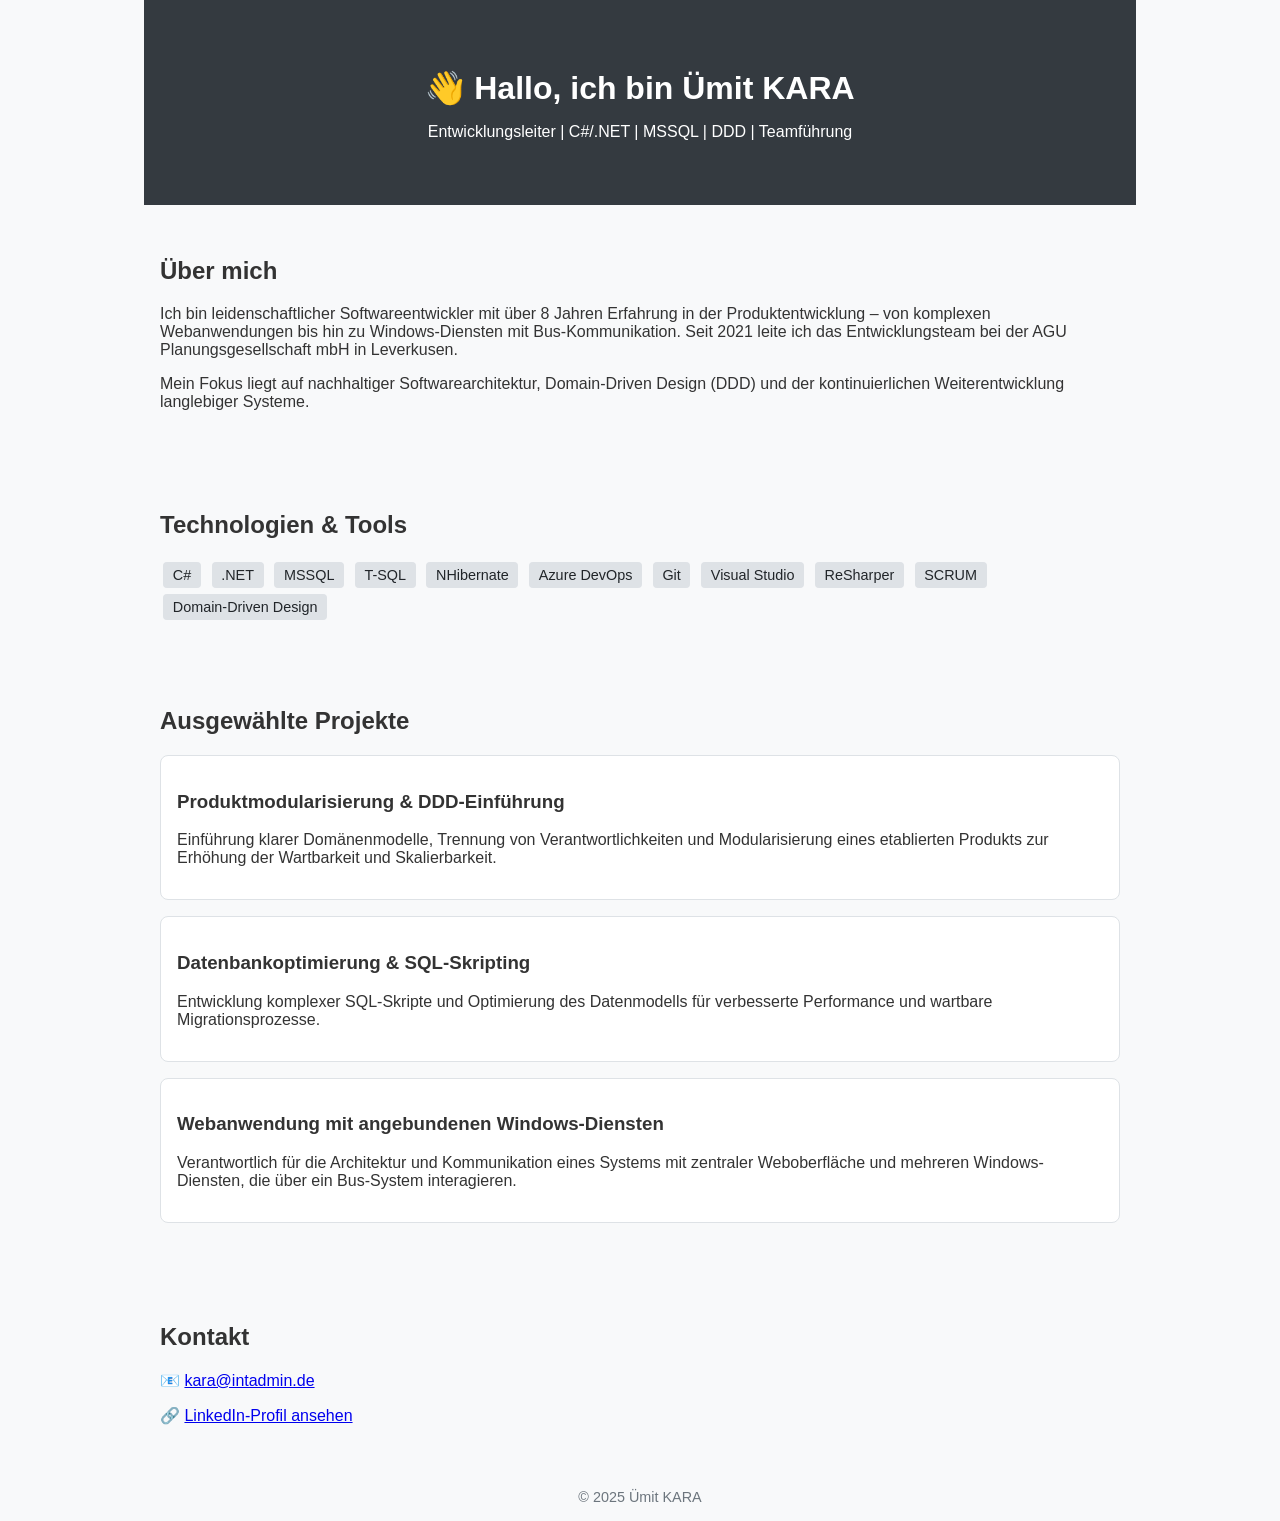
==== index.html @ a6ad6500 "Create index.html" ====
<!DOCTYPE html>
<html lang="de">
<head>
  <meta charset="UTF-8" />
  <meta name="viewport" content="width=device-width, initial-scale=1.0"/>
  <title>Mein Entwickler-Portfolio</title>
  <style>
    body {
      font-family: Arial, sans-serif;
      background-color: #f8f9fa;
      margin: 0;
      padding: 0;
      color: #333;
    }
    header, section {
      max-width: 960px;
      margin: auto;
      padding: 2rem 1rem;
    }
    header {
      background-color: #343a40;
      color: white;
      text-align: center;
      padding: 3rem 1rem;
    }
    h1 {
      margin-bottom: 0.5rem;
    }
    .tag {
      display: inline-block;
      background-color: #dee2e6;
      color: #212529;
      padding: 0.3rem 0.6rem;
      margin: 0.2rem;
      border-radius: 4px;
      font-size: 0.9rem;
    }
    .project {
      background: white;
      border: 1px solid #dee2e6;
      padding: 1rem;
      border-radius: 8px;
      margin-bottom: 1rem;
    }
    footer {
      text-align: center;
      font-size: 0.9rem;
      padding: 1rem;
      color: #6c757d;
    }
  </style>
</head>
<body>

  <header>
    <h1>👋 Hallo, ich bin Ümit KARA</h1>
    <p>Entwicklungsleiter | C#/.NET | MSSQL | DDD | Teamführung</p>
  </header>

  <section>
    <h2>Über mich</h2>
    <p>
      Ich bin leidenschaftlicher Softwareentwickler mit über 8 Jahren Erfahrung in der Produktentwicklung – von komplexen Webanwendungen bis hin zu Windows-Diensten mit Bus-Kommunikation. Seit 2021 leite ich das Entwicklungsteam bei der AGU Planungsgesellschaft mbH in Leverkusen.
    </p>
    <p>
      Mein Fokus liegt auf nachhaltiger Softwarearchitektur, Domain-Driven Design (DDD) und der kontinuierlichen Weiterentwicklung langlebiger Systeme.
    </p>
  </section>

  <section>
    <h2>Technologien & Tools</h2>
    <div>
      <span class="tag">C#</span>
      <span class="tag">.NET</span>
      <span class="tag">MSSQL</span>
      <span class="tag">T-SQL</span>
      <span class="tag">NHibernate</span>
      <span class="tag">Azure DevOps</span>
      <span class="tag">Git</span>
      <span class="tag">Visual Studio</span>
      <span class="tag">ReSharper</span>
      <span class="tag">SCRUM</span>
      <span class="tag">Domain-Driven Design</span>
    </div>
  </section>

  <section>
    <h2>Ausgewählte Projekte</h2>

    <div class="project">
      <h3>Produktmodularisierung & DDD-Einführung</h3>
      <p>Einführung klarer Domänenmodelle, Trennung von Verantwortlichkeiten und Modularisierung eines etablierten Produkts zur Erhöhung der Wartbarkeit und Skalierbarkeit.</p>
    </div>

    <div class="project">
      <h3>Datenbankoptimierung & SQL-Skripting</h3>
      <p>Entwicklung komplexer SQL-Skripte und Optimierung des Datenmodells für verbesserte Performance und wartbare Migrationsprozesse.</p>
    </div>

    <div class="project">
      <h3>Webanwendung mit angebundenen Windows-Diensten</h3>
      <p>Verantwortlich für die Architektur und Kommunikation eines Systems mit zentraler Weboberfläche und mehreren Windows-Diensten, die über ein Bus-System interagieren.</p>
    </div>

  </section>

  <section>
    <h2>Kontakt</h2>
    <p>📧 <a href="mailto:kara@intadmin.de">kara@intadmin.de</a></p>
    <p>🔗 <a href="https://www.linkedin.com/in/ümit-kara-594022368/" target="_blank">LinkedIn-Profil ansehen</a></p>
  </section>

  <footer>
    © 2025 Ümit KARA
  </footer>

</body>
</html>
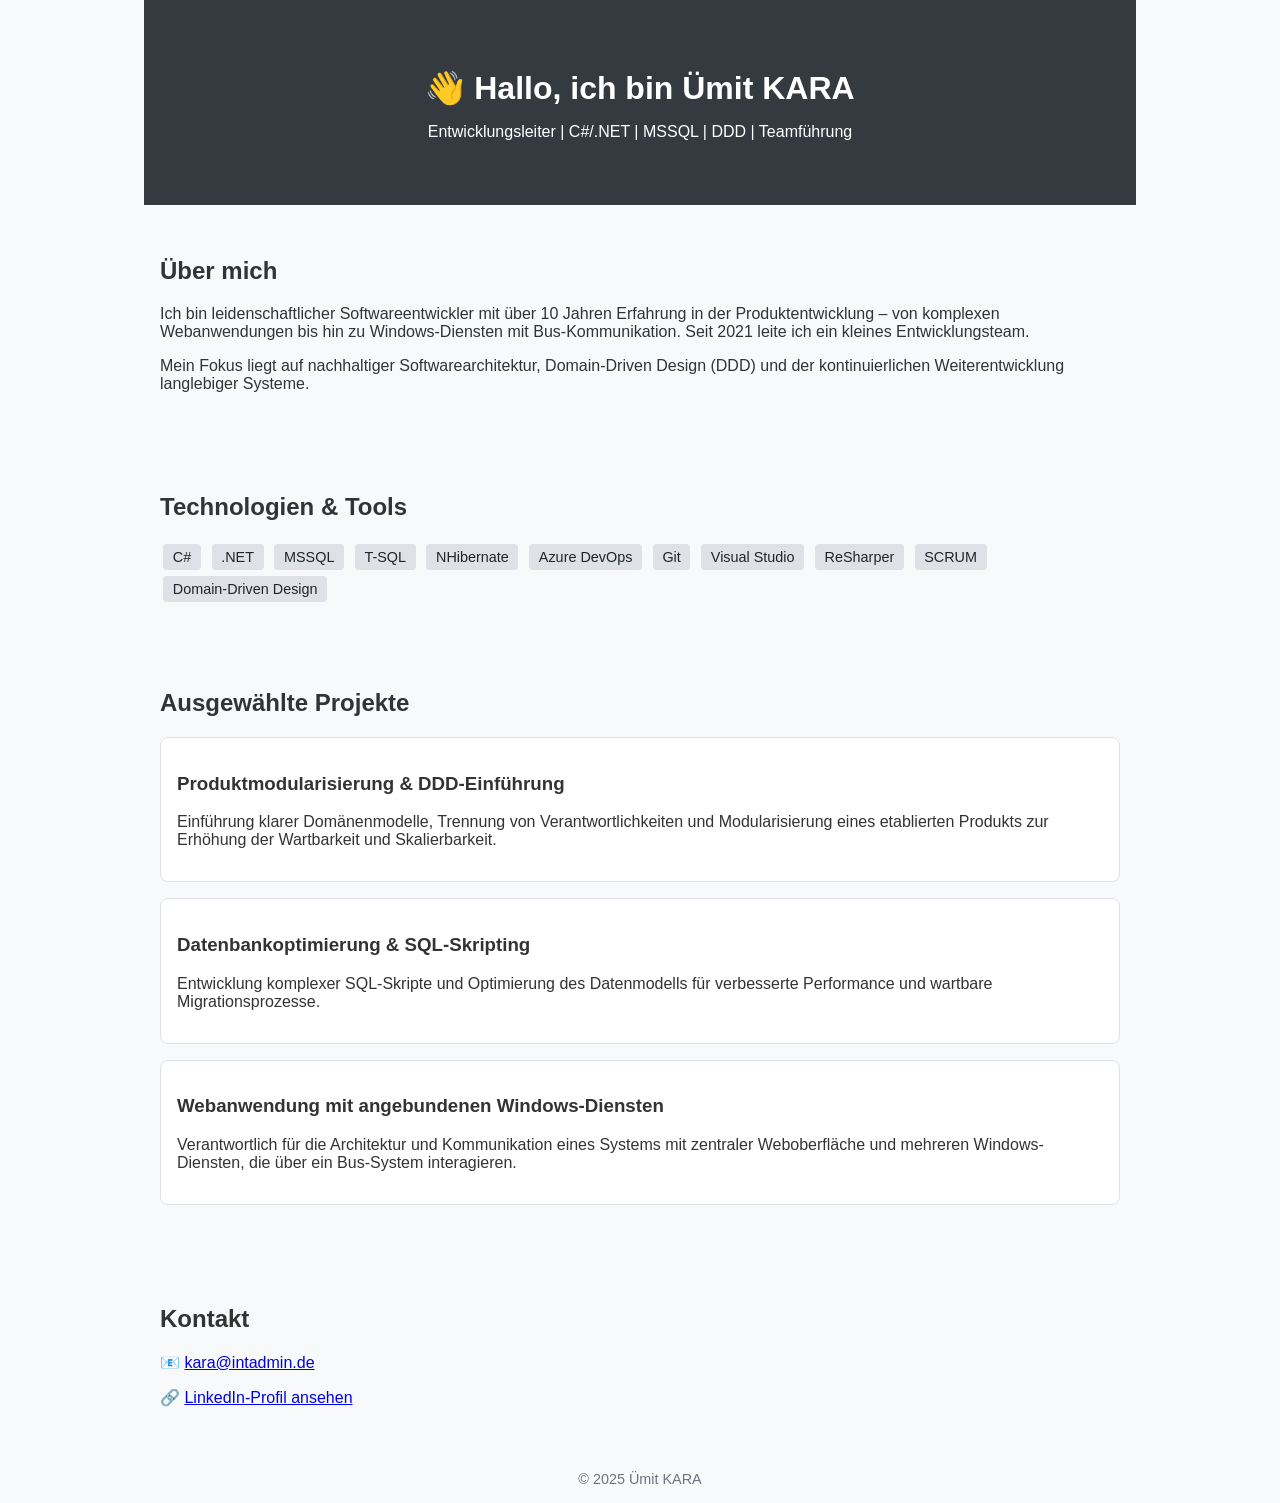
==== commit 805fed94: "Update index.html" ====
--- a/index.html
+++ b/index.html
@@ -60,7 +60,7 @@
   <section>
     <h2>Über mich</h2>
     <p>
-      Ich bin leidenschaftlicher Softwareentwickler mit über 8 Jahren Erfahrung in der Produktentwicklung – von komplexen Webanwendungen bis hin zu Windows-Diensten mit Bus-Kommunikation. Seit 2021 leite ich das Entwicklungsteam bei der AGU Planungsgesellschaft mbH in Leverkusen.
+      Ich bin leidenschaftlicher Softwareentwickler mit über 10 Jahren Erfahrung in der Produktentwicklung – von komplexen Webanwendungen bis hin zu Windows-Diensten mit Bus-Kommunikation. Seit 2021 leite ich ein kleines Entwicklungsteam.
     </p>
     <p>
       Mein Fokus liegt auf nachhaltiger Softwarearchitektur, Domain-Driven Design (DDD) und der kontinuierlichen Weiterentwicklung langlebiger Systeme.
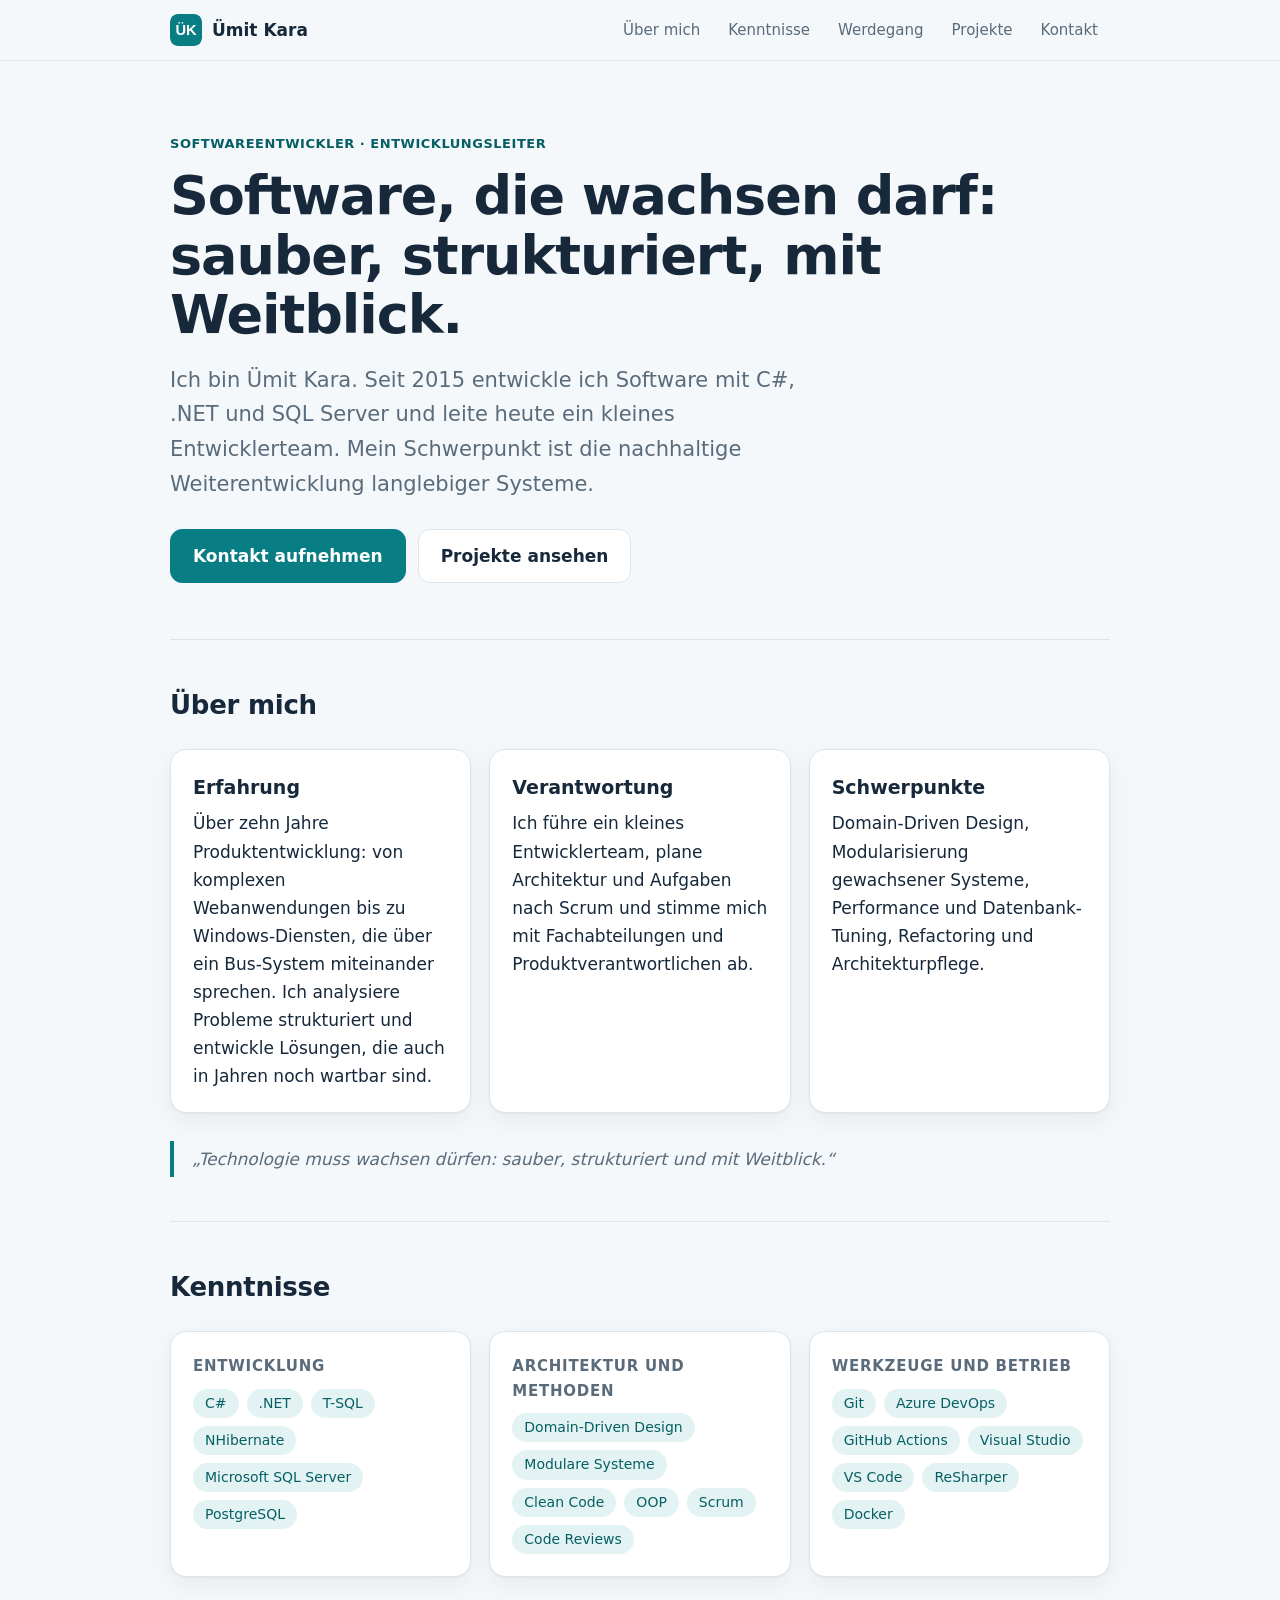
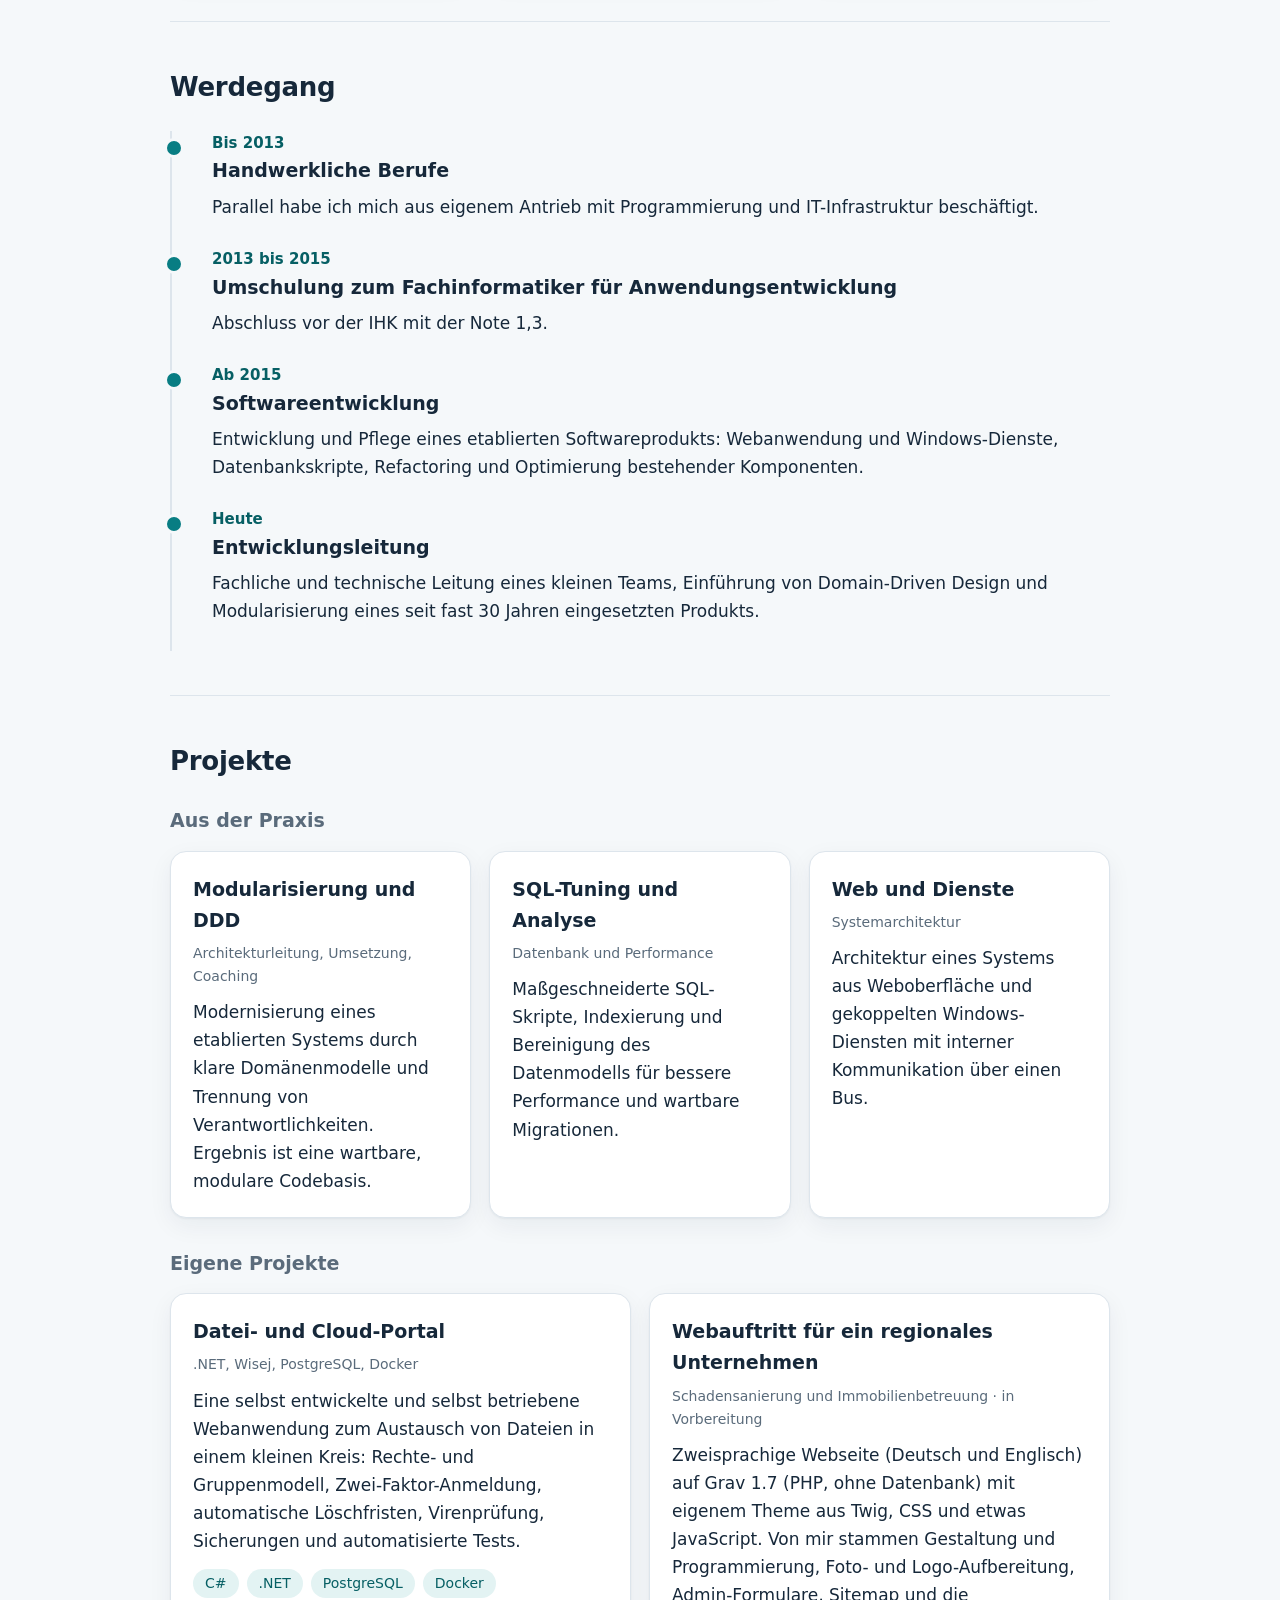
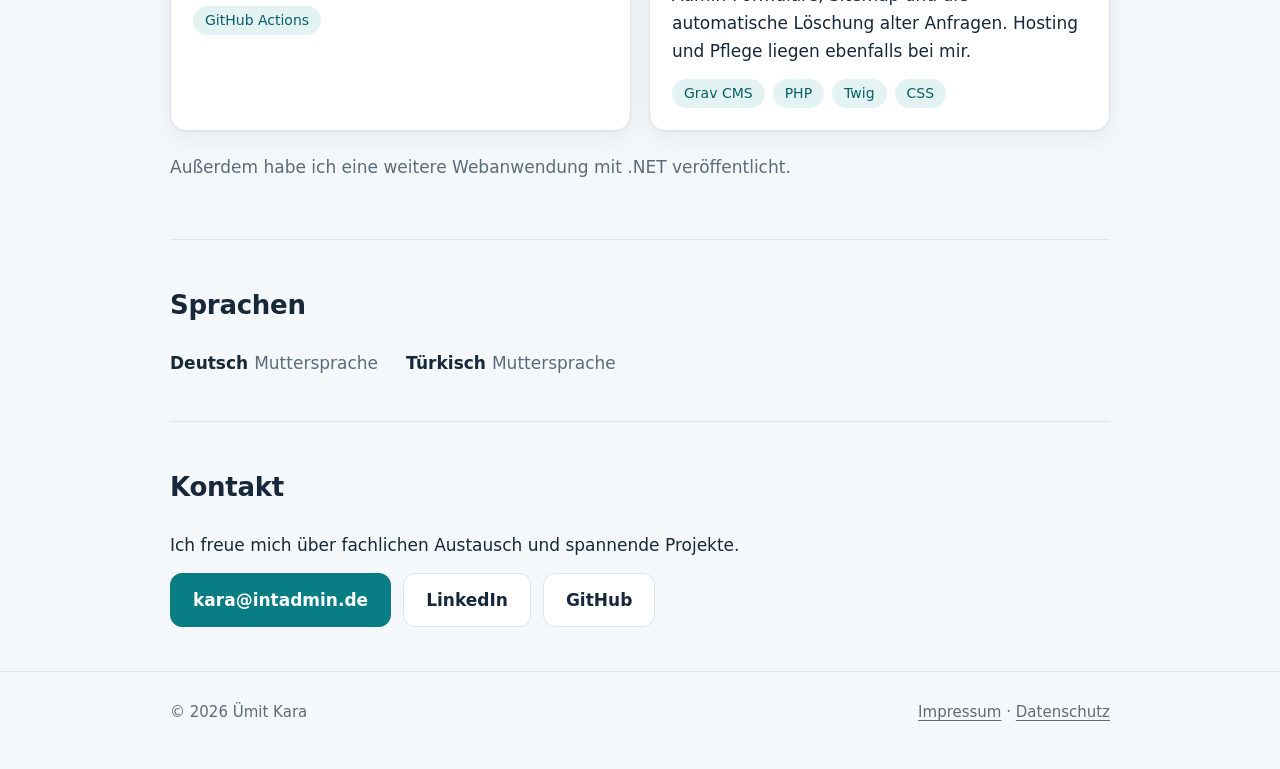
==== commit 1bdb5f50: "Neue Portfolio-Seite (Entwurf, nicht veröffentlicht)" ====
--- a/index.html
+++ b/index.html
@@ -1,118 +1,169 @@
 <!DOCTYPE html>
 <html lang="de">
 <head>
-  <meta charset="UTF-8" />
-  <meta name="viewport" content="width=device-width, initial-scale=1.0"/>
-  <title>Mein Entwickler-Portfolio</title>
-  <style>
-    body {
-      font-family: Arial, sans-serif;
-      background-color: #f8f9fa;
-      margin: 0;
-      padding: 0;
-      color: #333;
-    }
-    header, section {
-      max-width: 960px;
-      margin: auto;
-      padding: 2rem 1rem;
-    }
-    header {
-      background-color: #343a40;
-      color: white;
-      text-align: center;
-      padding: 3rem 1rem;
-    }
-    h1 {
-      margin-bottom: 0.5rem;
-    }
-    .tag {
-      display: inline-block;
-      background-color: #dee2e6;
-      color: #212529;
-      padding: 0.3rem 0.6rem;
-      margin: 0.2rem;
-      border-radius: 4px;
-      font-size: 0.9rem;
-    }
-    .project {
-      background: white;
-      border: 1px solid #dee2e6;
-      padding: 1rem;
-      border-radius: 8px;
-      margin-bottom: 1rem;
-    }
-    footer {
-      text-align: center;
-      font-size: 0.9rem;
-      padding: 1rem;
-      color: #6c757d;
-    }
-  </style>
+  <meta charset="utf-8">
+  <meta name="viewport" content="width=device-width, initial-scale=1">
+  <title>Ümit Kara · Softwareentwickler und Entwicklungsleiter</title>
+  <meta name="description" content="Softwareentwickler und Entwicklungsleiter mit Schwerpunkt C#, .NET, SQL Server und Domain-Driven Design. Portfolio von Ümit Kara.">
+  <meta name="color-scheme" content="light dark">
+  <link rel="icon" href="favicon.svg" type="image/svg+xml">
+  <link rel="stylesheet" href="style.css">
 </head>
 <body>
+  <a class="skip" href="#inhalt">Zum Inhalt springen</a>
 
-  <header>
-    <h1>👋 Hallo, ich bin Ümit KARA</h1>
-    <p>Entwicklungsleiter | C#/.NET | MSSQL | DDD | Teamführung</p>
+  <header class="top">
+    <div class="wrap">
+      <a class="brand" href="#" aria-label="Ümit Kara, Seitenanfang"><img src="favicon.svg" alt="" width="32" height="32"> Ümit Kara</a>
+      <nav aria-label="Hauptmenü">
+        <a href="#ueber-mich">Über mich</a>
+        <a href="#kenntnisse">Kenntnisse</a>
+        <a href="#werdegang">Werdegang</a>
+        <a href="#projekte">Projekte</a>
+        <a href="#kontakt">Kontakt</a>
+      </nav>
+    </div>
   </header>
 
-  <section>
-    <h2>Über mich</h2>
-    <p>
-      Ich bin leidenschaftlicher Softwareentwickler mit über 10 Jahren Erfahrung in der Produktentwicklung – von komplexen Webanwendungen bis hin zu Windows-Diensten mit Bus-Kommunikation. Seit 2021 leite ich ein kleines Entwicklungsteam.
-    </p>
-    <p>
-      Mein Fokus liegt auf nachhaltiger Softwarearchitektur, Domain-Driven Design (DDD) und der kontinuierlichen Weiterentwicklung langlebiger Systeme.
-    </p>
-  </section>
+  <main id="inhalt">
+    <div class="wrap">
+      <div class="hero">
+        <p class="eyebrow">Softwareentwickler · Entwicklungsleiter</p>
+        <h1>Software, die wachsen darf: sauber, strukturiert, mit Weitblick.</h1>
+        <p class="lead">Ich bin Ümit Kara. Seit 2015 entwickle ich Software mit C#, .NET und SQL Server und leite heute ein kleines Entwicklerteam. Mein Schwerpunkt ist die nachhaltige Weiterentwicklung langlebiger Systeme.</p>
+        <div class="actions">
+          <a class="button primary" href="#kontakt">Kontakt aufnehmen</a>
+          <a class="button" href="#projekte">Projekte ansehen</a>
+        </div>
+      </div>
 
-  <section>
-    <h2>Technologien & Tools</h2>
-    <div>
-      <span class="tag">C#</span>
-      <span class="tag">.NET</span>
-      <span class="tag">MSSQL</span>
-      <span class="tag">T-SQL</span>
-      <span class="tag">NHibernate</span>
-      <span class="tag">Azure DevOps</span>
-      <span class="tag">Git</span>
-      <span class="tag">Visual Studio</span>
-      <span class="tag">ReSharper</span>
-      <span class="tag">SCRUM</span>
-      <span class="tag">Domain-Driven Design</span>
+      <section id="ueber-mich">
+        <h2>Über mich</h2>
+        <div class="grid">
+          <div class="card">
+            <h3>Erfahrung</h3>
+            <p>Über zehn Jahre Produktentwicklung: von komplexen Webanwendungen bis zu Windows-Diensten, die über ein Bus-System miteinander sprechen. Ich analysiere Probleme strukturiert und entwickle Lösungen, die auch in Jahren noch wartbar sind.</p>
+          </div>
+          <div class="card">
+            <h3>Verantwortung</h3>
+            <p>Ich führe ein kleines Entwicklerteam, plane Architektur und Aufgaben nach Scrum und stimme mich mit Fachabteilungen und Produktverantwortlichen ab.</p>
+          </div>
+          <div class="card">
+            <h3>Schwerpunkte</h3>
+            <p>Domain-Driven Design, Modularisierung gewachsener Systeme, Performance und Datenbank-Tuning, Refactoring und Architekturpflege.</p>
+          </div>
+        </div>
+        <blockquote>„Technologie muss wachsen dürfen: sauber, strukturiert und mit Weitblick.“</blockquote>
+      </section>
+
+      <section id="kenntnisse" class="skills">
+        <h2>Kenntnisse</h2>
+        <div class="grid">
+          <div class="card">
+            <h3>Entwicklung</h3>
+            <ul class="chips"><li>C#</li><li>.NET</li><li>T-SQL</li><li>NHibernate</li><li>Microsoft SQL Server</li><li>PostgreSQL</li></ul>
+          </div>
+          <div class="card">
+            <h3>Architektur und Methoden</h3>
+            <ul class="chips"><li>Domain-Driven Design</li><li>Modulare Systeme</li><li>Clean Code</li><li>OOP</li><li>Scrum</li><li>Code Reviews</li></ul>
+          </div>
+          <div class="card">
+            <h3>Werkzeuge und Betrieb</h3>
+            <ul class="chips"><li>Git</li><li>Azure DevOps</li><li>GitHub Actions</li><li>Visual Studio</li><li>VS Code</li><li>ReSharper</li><li>Docker</li></ul>
+          </div>
+        </div>
+      </section>
+
+      <section id="werdegang">
+        <h2>Werdegang</h2>
+        <ol class="timeline">
+          <li>
+            <span class="when">Bis 2013</span>
+            <h3>Handwerkliche Berufe</h3>
+            <p>Parallel habe ich mich aus eigenem Antrieb mit Programmierung und IT-Infrastruktur beschäftigt.</p>
+          </li>
+          <li>
+            <span class="when">2013 bis 2015</span>
+            <h3>Umschulung zum Fachinformatiker für Anwendungsentwicklung</h3>
+            <p>Abschluss vor der IHK mit der Note 1,3.</p>
+          </li>
+          <li>
+            <span class="when">Ab 2015</span>
+            <h3>Softwareentwicklung</h3>
+            <p>Entwicklung und Pflege eines etablierten Softwareprodukts: Webanwendung und Windows-Dienste, Datenbankskripte, Refactoring und Optimierung bestehender Komponenten.</p>
+          </li>
+          <li>
+            <span class="when">Heute</span>
+            <h3>Entwicklungsleitung</h3>
+            <p>Fachliche und technische Leitung eines kleinen Teams, Einführung von Domain-Driven Design und Modularisierung eines seit fast 30 Jahren eingesetzten Produkts.</p>
+          </li>
+        </ol>
+      </section>
+
+      <section id="projekte">
+        <h2>Projekte</h2>
+        <h3 class="muted" style="margin-bottom:14px">Aus der Praxis</h3>
+        <div class="grid">
+          <div class="card">
+            <h3>Modularisierung und DDD</h3>
+            <p class="meta">Architekturleitung, Umsetzung, Coaching</p>
+            <p>Modernisierung eines etablierten Systems durch klare Domänenmodelle und Trennung von Verantwortlichkeiten. Ergebnis ist eine wartbare, modulare Codebasis.</p>
+          </div>
+          <div class="card">
+            <h3>SQL-Tuning und Analyse</h3>
+            <p class="meta">Datenbank und Performance</p>
+            <p>Maßgeschneiderte SQL-Skripte, Indexierung und Bereinigung des Datenmodells für bessere Performance und wartbare Migrationen.</p>
+          </div>
+          <div class="card">
+            <h3>Web und Dienste</h3>
+            <p class="meta">Systemarchitektur</p>
+            <p>Architektur eines Systems aus Weboberfläche und gekoppelten Windows-Diensten mit interner Kommunikation über einen Bus.</p>
+          </div>
+        </div>
+
+        <h3 class="muted" style="margin:30px 0 14px">Eigene Projekte</h3>
+        <div class="grid">
+          <div class="card">
+            <h3>Datei- und Cloud-Portal</h3>
+            <p class="meta">.NET, Wisej, PostgreSQL, Docker</p>
+            <p>Eine selbst entwickelte und selbst betriebene Webanwendung zum Austausch von Dateien in einem kleinen Kreis: Rechte- und Gruppenmodell, Zwei-Faktor-Anmeldung, automatische Löschfristen, Virenprüfung, Sicherungen und automatisierte Tests.</p>
+            <ul class="chips"><li>C#</li><li>.NET</li><li>PostgreSQL</li><li>Docker</li><li>GitHub Actions</li></ul>
+          </div>
+          <div class="card">
+            <h3>Webauftritt für ein regionales Unternehmen</h3>
+            <p class="meta">Schadensanierung und Immobilienbetreuung · in Vorbereitung</p>
+            <p>Zweisprachige Webseite (Deutsch und Englisch) auf Grav 1.7 (PHP, ohne Datenbank) mit eigenem Theme aus Twig, CSS und etwas JavaScript. Von mir stammen Gestaltung und Programmierung, Foto- und Logo-Aufbereitung, Admin-Formulare, Sitemap und die automatische Löschung alter Anfragen. Hosting und Pflege liegen ebenfalls bei mir.</p>
+            <ul class="chips"><li>Grav CMS</li><li>PHP</li><li>Twig</li><li>CSS</li></ul>
+          </div>
+        </div>
+        <p class="muted" style="margin-top:22px">Außerdem habe ich eine weitere Webanwendung mit .NET veröffentlicht.</p>
+      </section>
+
+      <section id="sprachen">
+        <h2>Sprachen</h2>
+        <ul class="langs">
+          <li><strong>Deutsch</strong><span class="muted">Muttersprache</span></li>
+          <li><strong>Türkisch</strong><span class="muted">Muttersprache</span></li>
+        </ul>
+      </section>
+
+      <section id="kontakt">
+        <h2>Kontakt</h2>
+        <p>Ich freue mich über fachlichen Austausch und spannende Projekte.</p>
+        <div class="actions">
+          <a class="button primary" href="mailto:kara@intadmin.de">kara@intadmin.de</a>
+          <a class="button" href="https://www.linkedin.com/in/%C3%BCmit-kara-594022368/" rel="noopener" target="_blank">LinkedIn</a>
+          <a class="button" href="https://github.com/Bujemo" rel="noopener" target="_blank">GitHub</a>
+        </div>
+      </section>
     </div>
-  </section>
-
-  <section>
-    <h2>Ausgewählte Projekte</h2>
-
-    <div class="project">
-      <h3>Produktmodularisierung & DDD-Einführung</h3>
-      <p>Einführung klarer Domänenmodelle, Trennung von Verantwortlichkeiten und Modularisierung eines etablierten Produkts zur Erhöhung der Wartbarkeit und Skalierbarkeit.</p>
-    </div>
-
-    <div class="project">
-      <h3>Datenbankoptimierung & SQL-Skripting</h3>
-      <p>Entwicklung komplexer SQL-Skripte und Optimierung des Datenmodells für verbesserte Performance und wartbare Migrationsprozesse.</p>
-    </div>
-
-    <div class="project">
-      <h3>Webanwendung mit angebundenen Windows-Diensten</h3>
-      <p>Verantwortlich für die Architektur und Kommunikation eines Systems mit zentraler Weboberfläche und mehreren Windows-Diensten, die über ein Bus-System interagieren.</p>
-    </div>
-
-  </section>
-
-  <section>
-    <h2>Kontakt</h2>
-    <p>📧 <a href="mailto:kara@intadmin.de">kara@intadmin.de</a></p>
-    <p>🔗 <a href="https://www.linkedin.com/in/ümit-kara-594022368/" target="_blank">LinkedIn-Profil ansehen</a></p>
-  </section>
+  </main>
 
   <footer>
-    © 2025 Ümit KARA
+    <div class="wrap">
+      <span>© 2026 Ümit Kara</span>
+      <span><a href="impressum.html">Impressum</a> · <a href="datenschutz.html">Datenschutz</a></span>
+    </div>
   </footer>
-
 </body>
 </html>
--- a/style.css
+++ b/style.css
@@ -0,0 +1,109 @@
+:root {
+  --bg: #f5f8fa;
+  --surface: #ffffff;
+  --text: #16283a;
+  --muted: #5a6b7b;
+  --line: #dde5ec;
+  --accent: #087d83;
+  --accent-soft: #e3f3f3;
+  --accent-strong: #065f64;
+  --shadow: 0 1px 2px rgba(16, 42, 67, .05), 0 8px 24px rgba(16, 42, 67, .06);
+}
+@media (prefers-color-scheme: dark) {
+  :root {
+    --bg: #0f1a24;
+    --surface: #16232f;
+    --text: #e7eef4;
+    --muted: #a3b3c1;
+    --line: #28394a;
+    --accent: #4cc3c8;
+    --accent-soft: #15353a;
+    --accent-strong: #7fdadd;
+    --shadow: 0 1px 2px rgba(0, 0, 0, .3), 0 8px 24px rgba(0, 0, 0, .25);
+  }
+}
+* { box-sizing: border-box; }
+html { scroll-behavior: smooth; scroll-padding-top: 76px; }
+body {
+  margin: 0;
+  font: 17px/1.65 system-ui, -apple-system, "Segoe UI", Roboto, Arial, sans-serif;
+  color: var(--text);
+  background: var(--bg);
+  -webkit-font-smoothing: antialiased;
+}
+a { color: var(--accent-strong); text-underline-offset: 3px; }
+a:hover { text-decoration-thickness: 2px; }
+:focus-visible { outline: 3px solid var(--accent); outline-offset: 3px; border-radius: 4px; }
+.skip { position: absolute; left: -9999px; top: 8px; background: var(--surface); color: var(--text); padding: 8px 14px; border-radius: 8px; z-index: 20; }
+.skip:focus { left: 12px; }
+
+.wrap { max-width: 980px; margin: 0 auto; padding: 0 20px; }
+
+/* Navigation */
+.top { position: sticky; top: 0; z-index: 10; background: color-mix(in srgb, var(--bg) 88%, transparent); backdrop-filter: blur(10px); border-bottom: 1px solid var(--line); }
+.top .wrap { display: flex; align-items: center; justify-content: space-between; min-height: 60px; gap: 16px; flex-wrap: wrap; }
+.brand { display: flex; align-items: center; gap: 10px; font-weight: 700; text-decoration: none; color: var(--text); }
+.brand img { width: 32px; height: 32px; border-radius: 8px; }
+.top nav { display: flex; gap: 4px; flex-wrap: wrap; }
+.top nav a { color: var(--muted); text-decoration: none; padding: 6px 12px; border-radius: 999px; font-size: 15px; }
+.top nav a:hover { background: var(--accent-soft); color: var(--accent-strong); }
+
+/* Kopf */
+.hero { padding: 72px 0 56px; }
+.eyebrow { color: var(--accent-strong); font-weight: 600; letter-spacing: .04em; text-transform: uppercase; font-size: 13px; margin: 0 0 12px; }
+h1 { font-size: clamp(34px, 6vw, 54px); line-height: 1.1; margin: 0 0 18px; letter-spacing: -.02em; }
+.lead { font-size: clamp(18px, 2.4vw, 21px); color: var(--muted); max-width: 680px; margin: 0 0 28px; }
+.actions { display: flex; flex-wrap: wrap; gap: 12px; }
+.button { display: inline-block; padding: 12px 22px; border-radius: 12px; font-weight: 600; text-decoration: none; border: 1px solid var(--line); background: var(--surface); color: var(--text); }
+.button.primary { background: var(--accent); border-color: var(--accent); color: #fff; }
+.button:hover { box-shadow: var(--shadow); }
+@media (prefers-color-scheme: dark) { .button.primary { color: #06292b; } }
+
+/* Abschnitte */
+section { padding: 44px 0; border-top: 1px solid var(--line); }
+h2 { font-size: 26px; margin: 0 0 22px; letter-spacing: -.01em; }
+h3 { font-size: 19px; margin: 0 0 6px; }
+p { margin: 0 0 14px; }
+.grid { display: grid; gap: 18px; grid-template-columns: repeat(auto-fit, minmax(270px, 1fr)); }
+.card { background: var(--surface); border: 1px solid var(--line); border-radius: 16px; padding: 22px; box-shadow: var(--shadow); }
+.card p:last-child { margin-bottom: 0; }
+.muted { color: var(--muted); }
+.meta { font-size: 14px; color: var(--muted); margin-bottom: 10px; }
+.chips { list-style: none; padding: 0; margin: 10px 0 0; display: flex; flex-wrap: wrap; gap: 8px; }
+.chips li { background: var(--accent-soft); color: var(--accent-strong); border-radius: 999px; padding: 3px 12px; font-size: 14px; font-weight: 500; }
+.skills h3 { font-size: 15px; text-transform: uppercase; letter-spacing: .05em; color: var(--muted); margin-bottom: 4px; }
+
+/* Werdegang */
+.timeline { list-style: none; margin: 0; padding: 0 0 0 22px; border-left: 2px solid var(--line); }
+.timeline li { position: relative; padding: 0 0 26px 18px; }
+.timeline li::before { content: ""; position: absolute; left: -30px; top: 7px; width: 14px; height: 14px; border-radius: 50%; background: var(--accent); border: 3px solid var(--bg); }
+.timeline .when { font-weight: 700; color: var(--accent-strong); font-size: 15px; display: block; }
+.timeline p { margin-bottom: 0; }
+
+blockquote { margin: 28px 0 0; padding: 4px 0 4px 18px; border-left: 4px solid var(--accent); color: var(--muted); font-style: italic; }
+.langs { display: flex; flex-wrap: wrap; gap: 10px 28px; margin: 0; padding: 0; list-style: none; }
+.langs strong { margin-right: 6px; }
+
+footer { border-top: 1px solid var(--line); padding: 28px 0 44px; color: var(--muted); font-size: 15px; }
+footer .wrap { display: flex; flex-wrap: wrap; gap: 8px 24px; justify-content: space-between; }
+footer a { color: var(--muted); }
+
+/* Rechtstexte */
+.legal { padding: 48px 0 24px; max-width: 760px; }
+.legal h1 { font-size: 34px; }
+.legal h2 { font-size: 20px; margin: 28px 0 8px; }
+.todo { background: #fff4d6; color: #5a4200; border: 1px dashed #c9a227; border-radius: 10px; padding: 2px 8px; }
+@media (prefers-color-scheme: dark) { .todo { background: #3a3014; color: #f0d98a; border-color: #8a7020; } }
+
+@media (max-width: 560px) {
+  .hero { padding: 48px 0 36px; }
+  .top nav { gap: 0; }
+  .top nav a { padding: 6px 9px; font-size: 14px; }
+}
+@media (prefers-reduced-motion: reduce) { html { scroll-behavior: auto; } }
+@media print {
+  .top, .actions, .skip { display: none; }
+  body { background: #fff; color: #000; }
+  .card { box-shadow: none; }
+  section { break-inside: avoid; }
+}
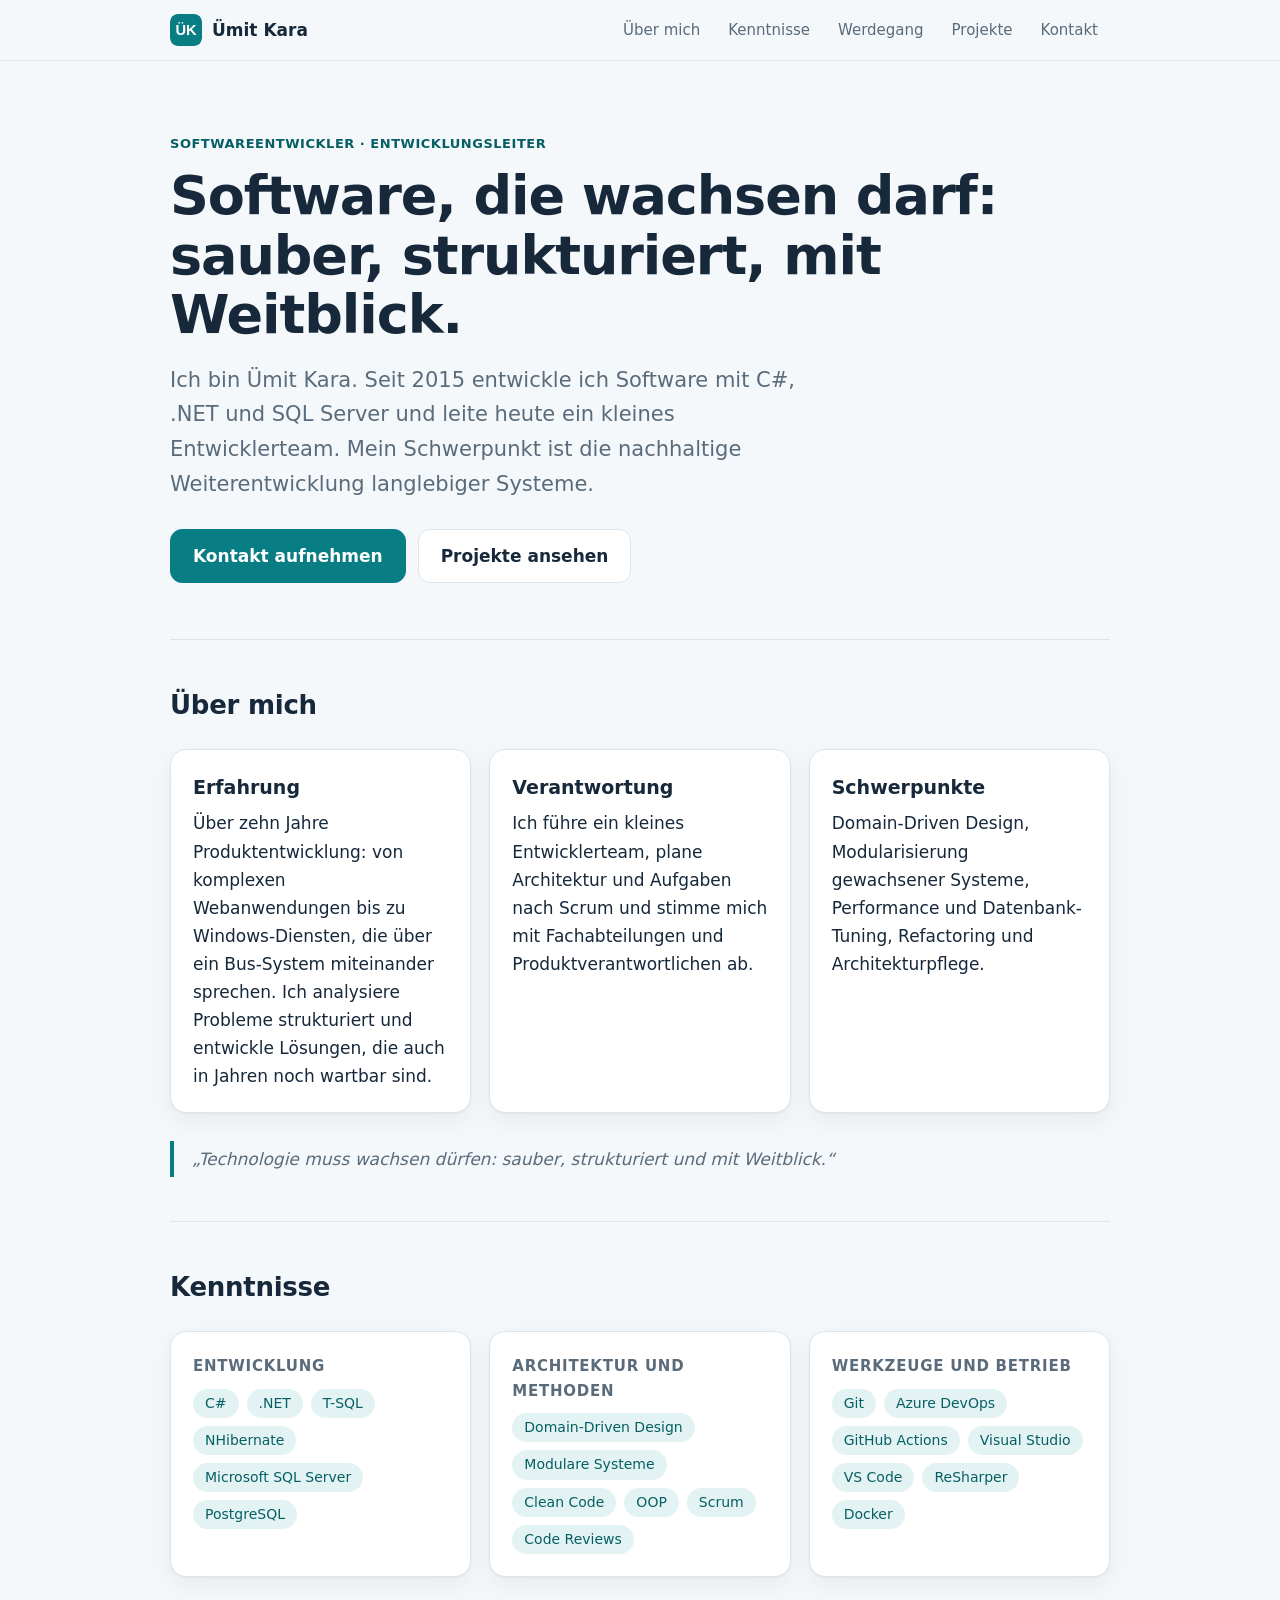
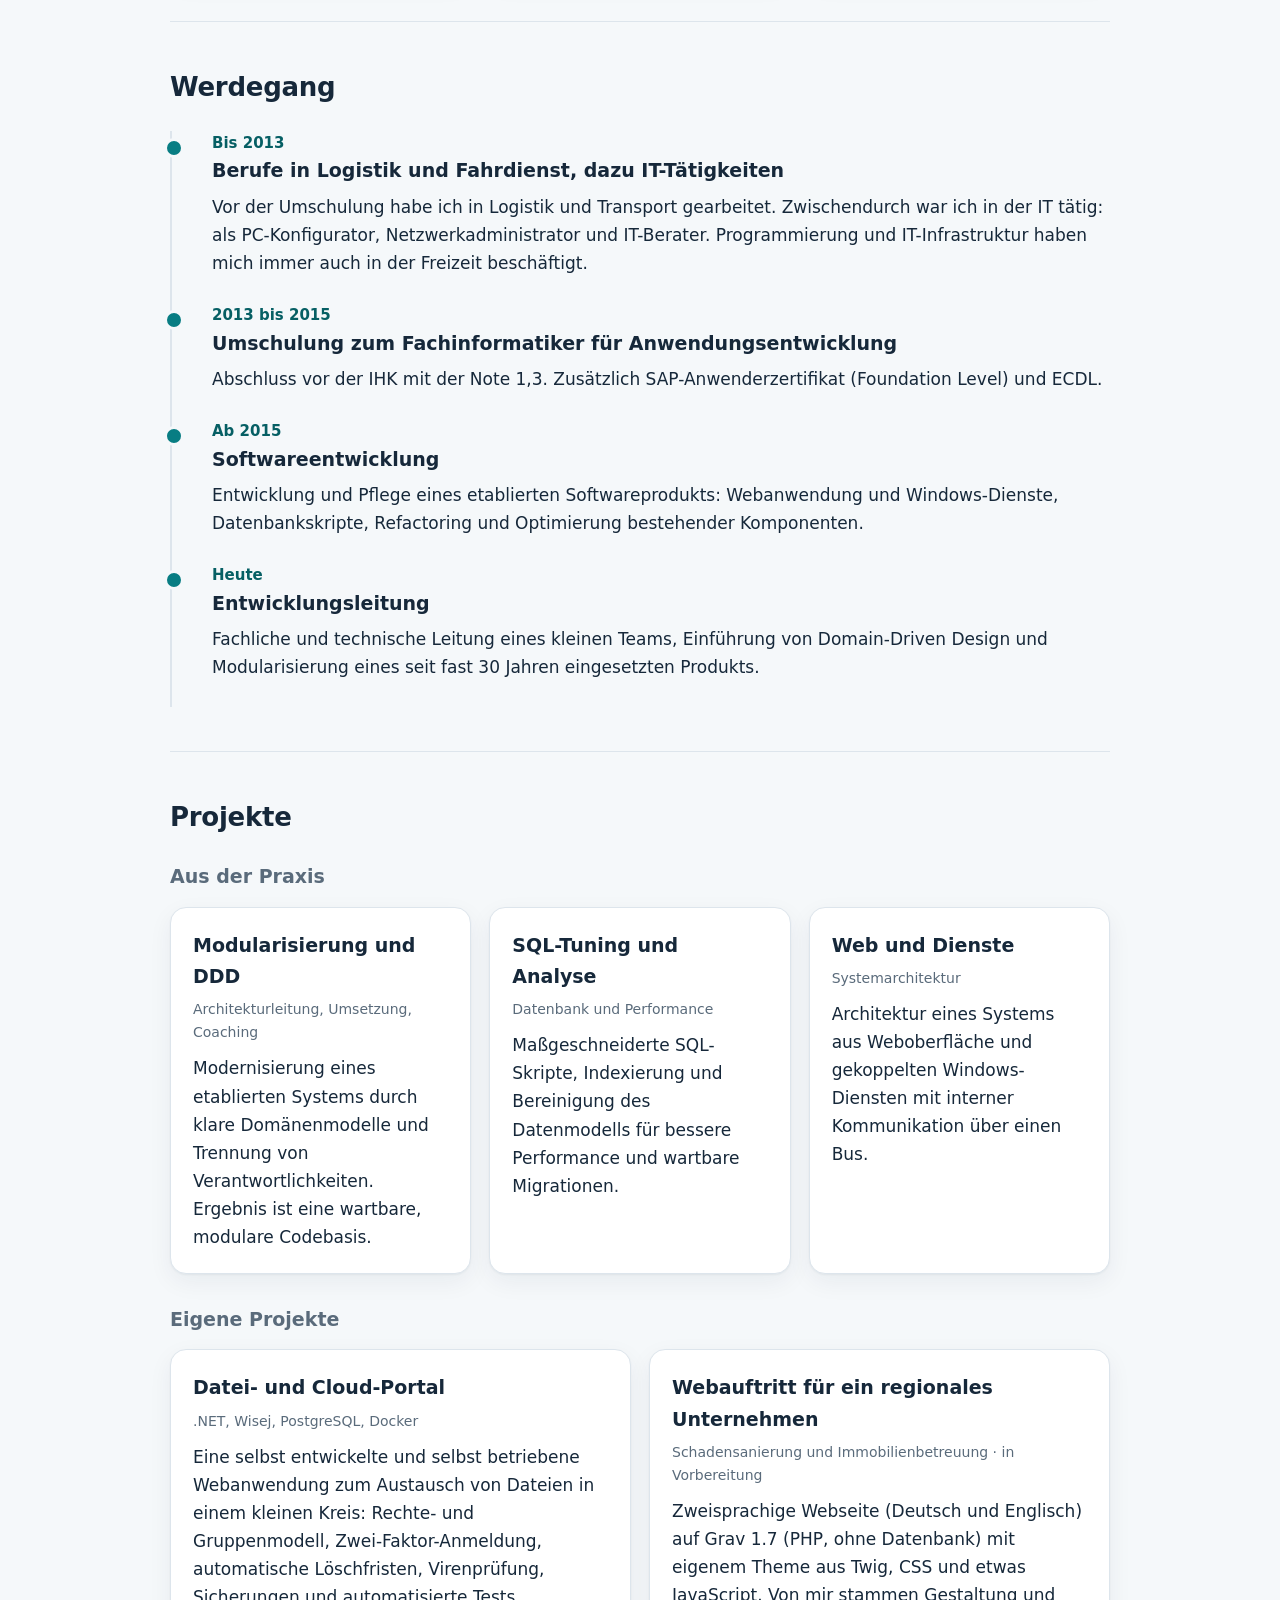
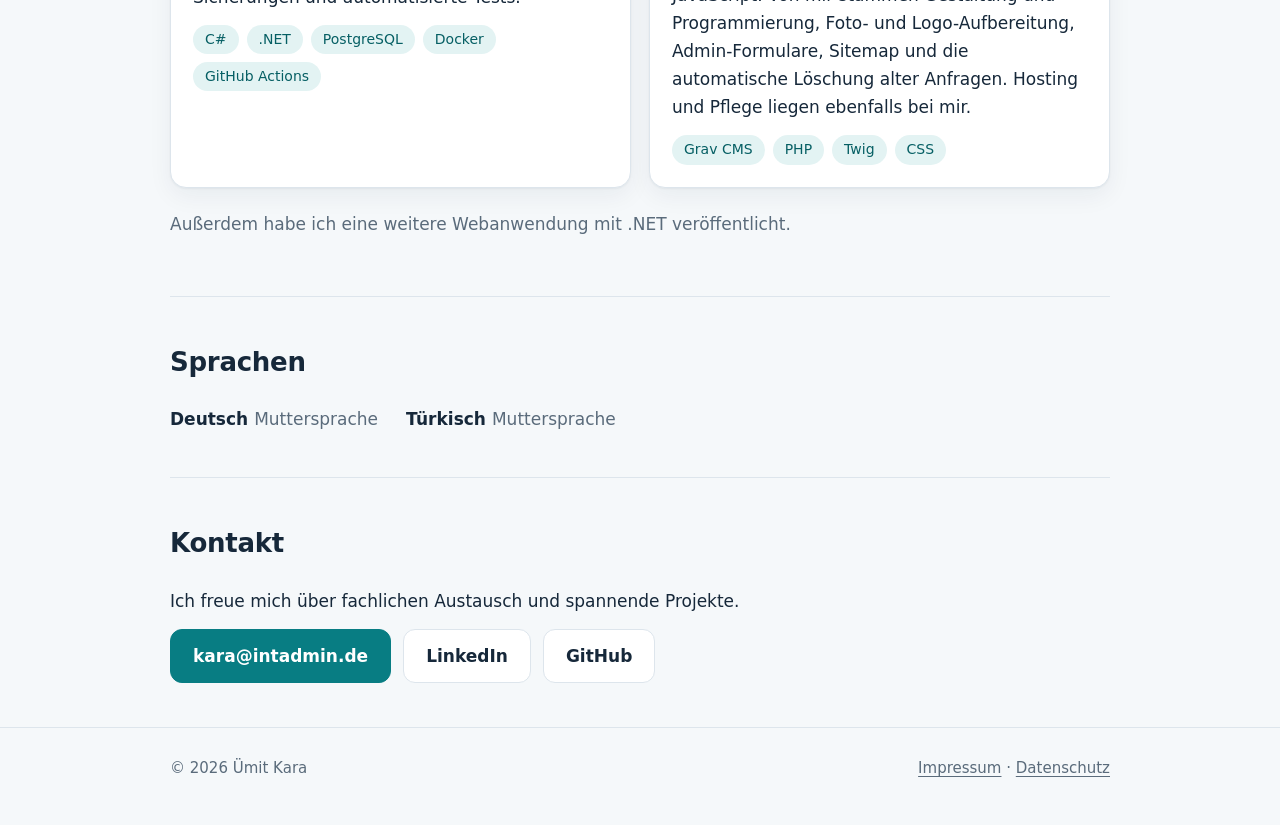
==== commit 740e0657: "Werdegang: Zeit vor der Umschulung nach dem Lebenslauf (Logistik, IT-Tätigkeiten), Zertifikate" ====
--- a/index.html
+++ b/index.html
@@ -79,13 +79,13 @@
         <ol class="timeline">
           <li>
             <span class="when">Bis 2013</span>
-            <h3>Handwerkliche Berufe</h3>
-            <p>Parallel habe ich mich aus eigenem Antrieb mit Programmierung und IT-Infrastruktur beschäftigt.</p>
+            <h3>Berufe in Logistik und Fahrdienst, dazu IT-Tätigkeiten</h3>
+            <p>Vor der Umschulung habe ich in Logistik und Transport gearbeitet. Zwischendurch war ich in der IT tätig: als PC-Konfigurator, Netzwerkadministrator und IT-Berater. Programmierung und IT-Infrastruktur haben mich immer auch in der Freizeit beschäftigt.</p>
           </li>
           <li>
             <span class="when">2013 bis 2015</span>
             <h3>Umschulung zum Fachinformatiker für Anwendungsentwicklung</h3>
-            <p>Abschluss vor der IHK mit der Note 1,3.</p>
+            <p>Abschluss vor der IHK mit der Note 1,3. Zusätzlich SAP-Anwenderzertifikat (Foundation Level) und ECDL.</p>
           </li>
           <li>
             <span class="when">Ab 2015</span>
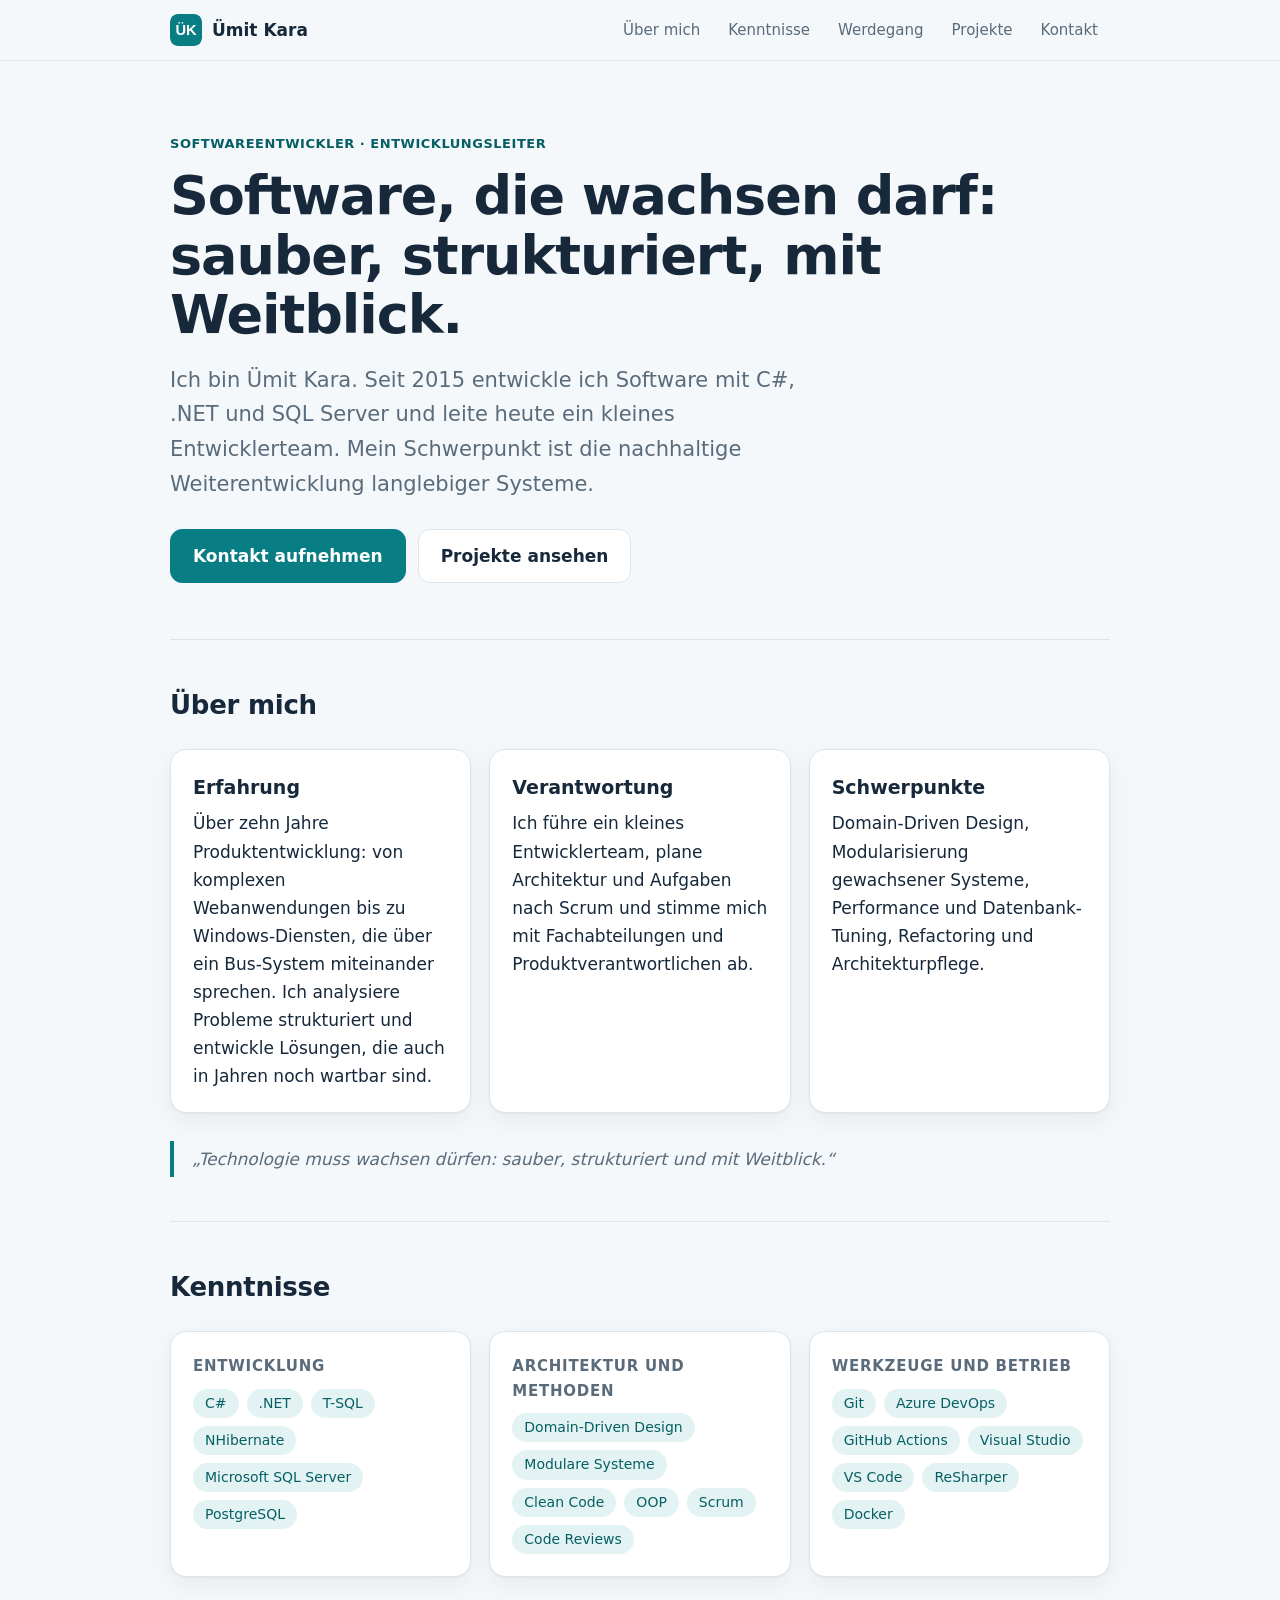
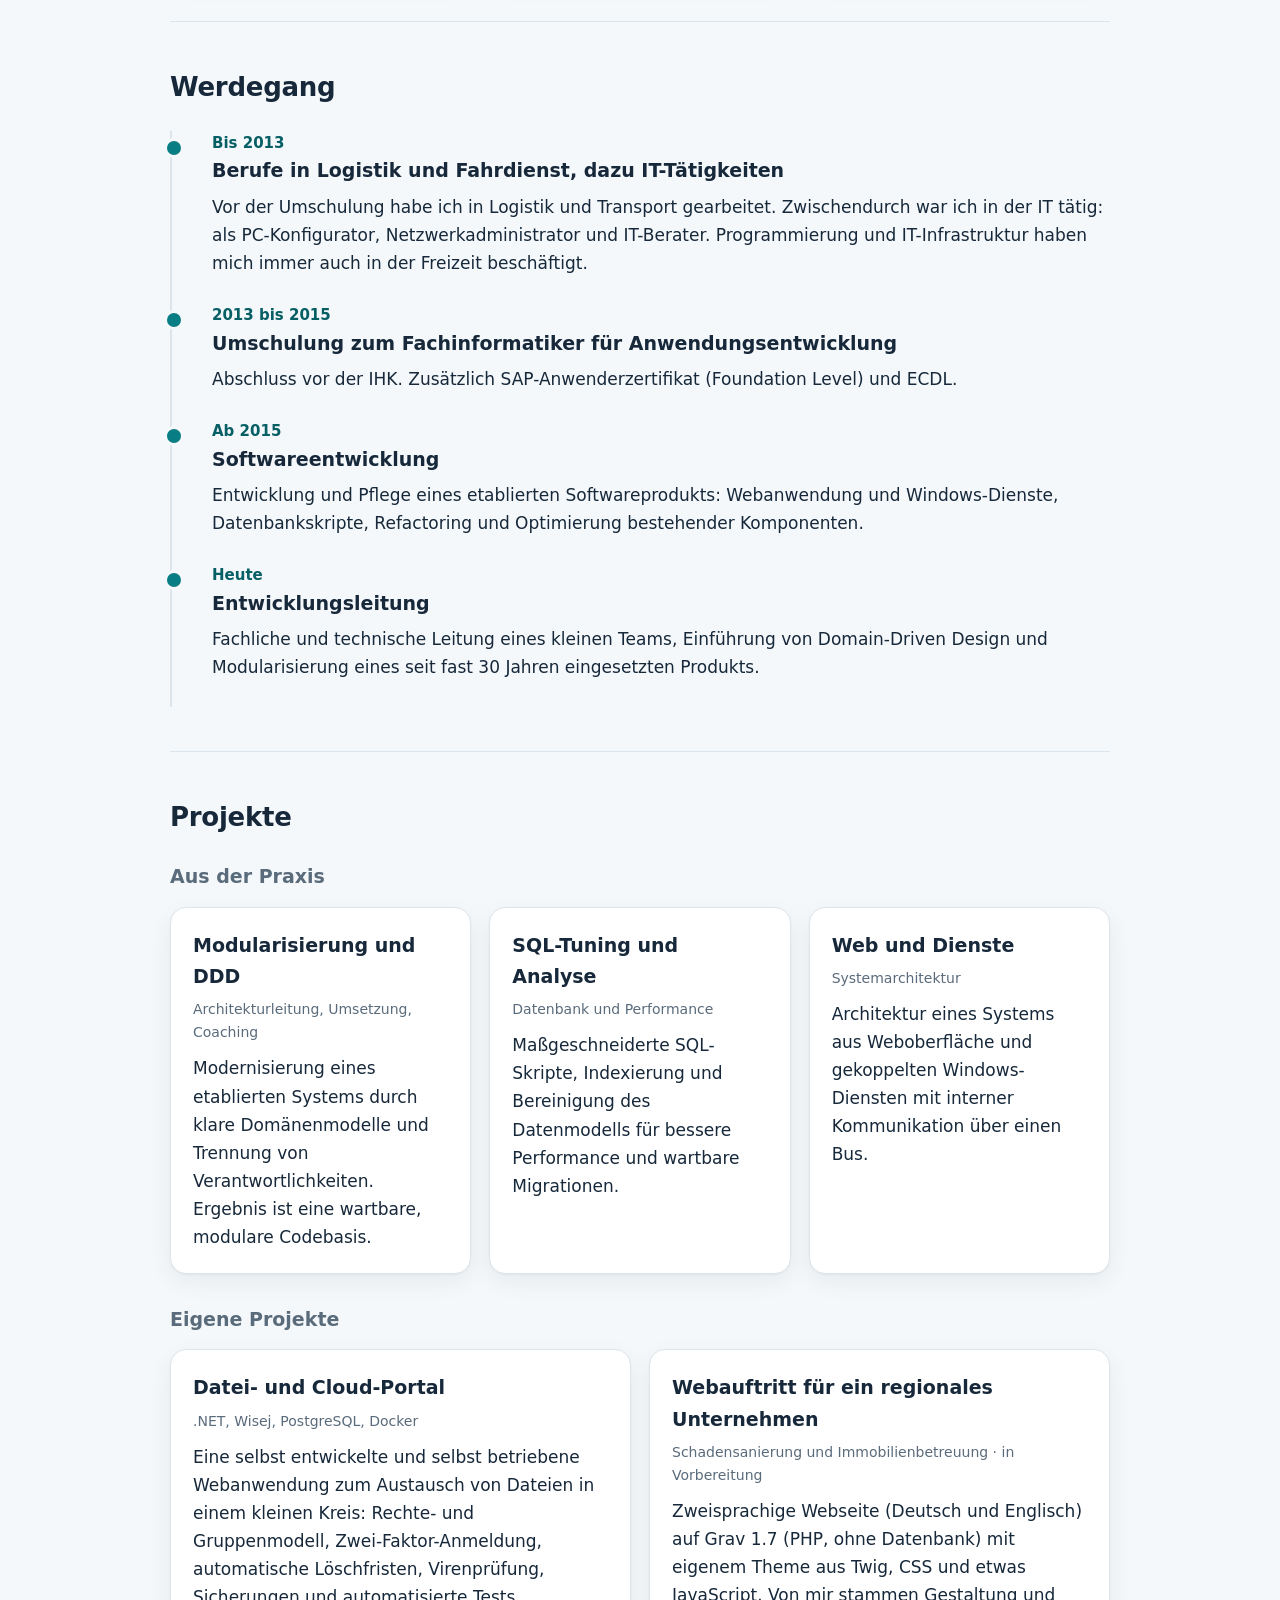
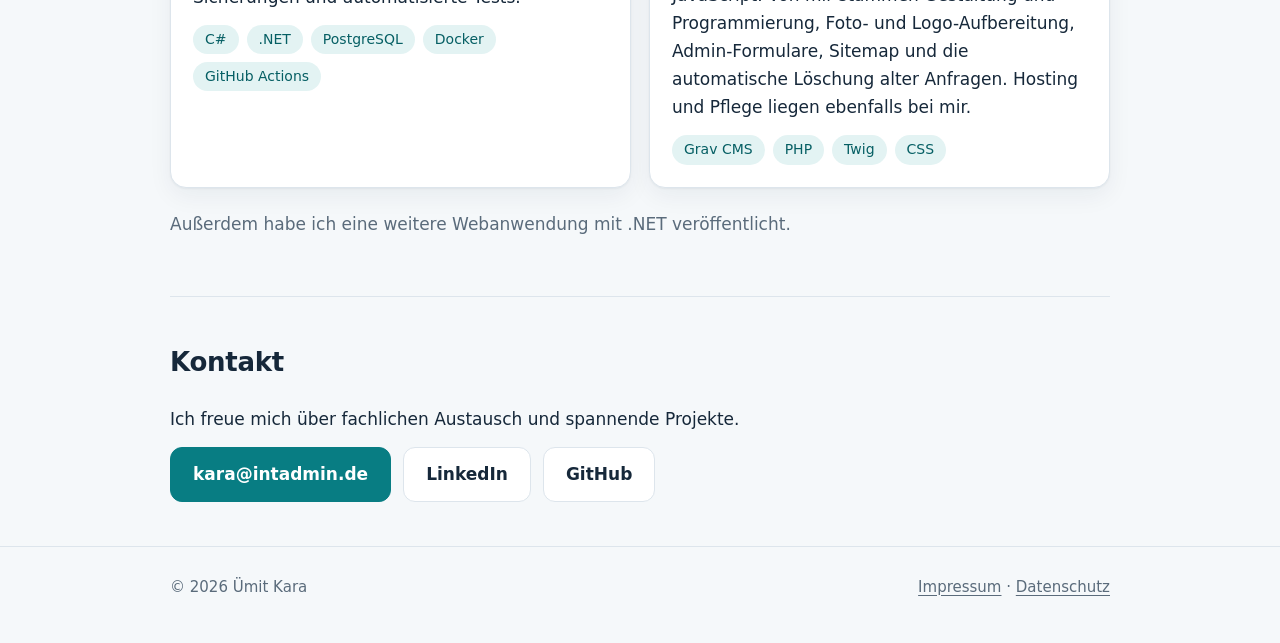
==== commit e1a60181: "Sprachen und Abschlussnote entfernt" ====
--- a/index.html
+++ b/index.html
@@ -85,7 +85,7 @@
           <li>
             <span class="when">2013 bis 2015</span>
             <h3>Umschulung zum Fachinformatiker für Anwendungsentwicklung</h3>
-            <p>Abschluss vor der IHK mit der Note 1,3. Zusätzlich SAP-Anwenderzertifikat (Foundation Level) und ECDL.</p>
+            <p>Abschluss vor der IHK. Zusätzlich SAP-Anwenderzertifikat (Foundation Level) und ECDL.</p>
           </li>
           <li>
             <span class="when">Ab 2015</span>
@@ -139,14 +139,6 @@
         <p class="muted" style="margin-top:22px">Außerdem habe ich eine weitere Webanwendung mit .NET veröffentlicht.</p>
       </section>
 
-      <section id="sprachen">
-        <h2>Sprachen</h2>
-        <ul class="langs">
-          <li><strong>Deutsch</strong><span class="muted">Muttersprache</span></li>
-          <li><strong>Türkisch</strong><span class="muted">Muttersprache</span></li>
-        </ul>
-      </section>
-
       <section id="kontakt">
         <h2>Kontakt</h2>
         <p>Ich freue mich über fachlichen Austausch und spannende Projekte.</p>
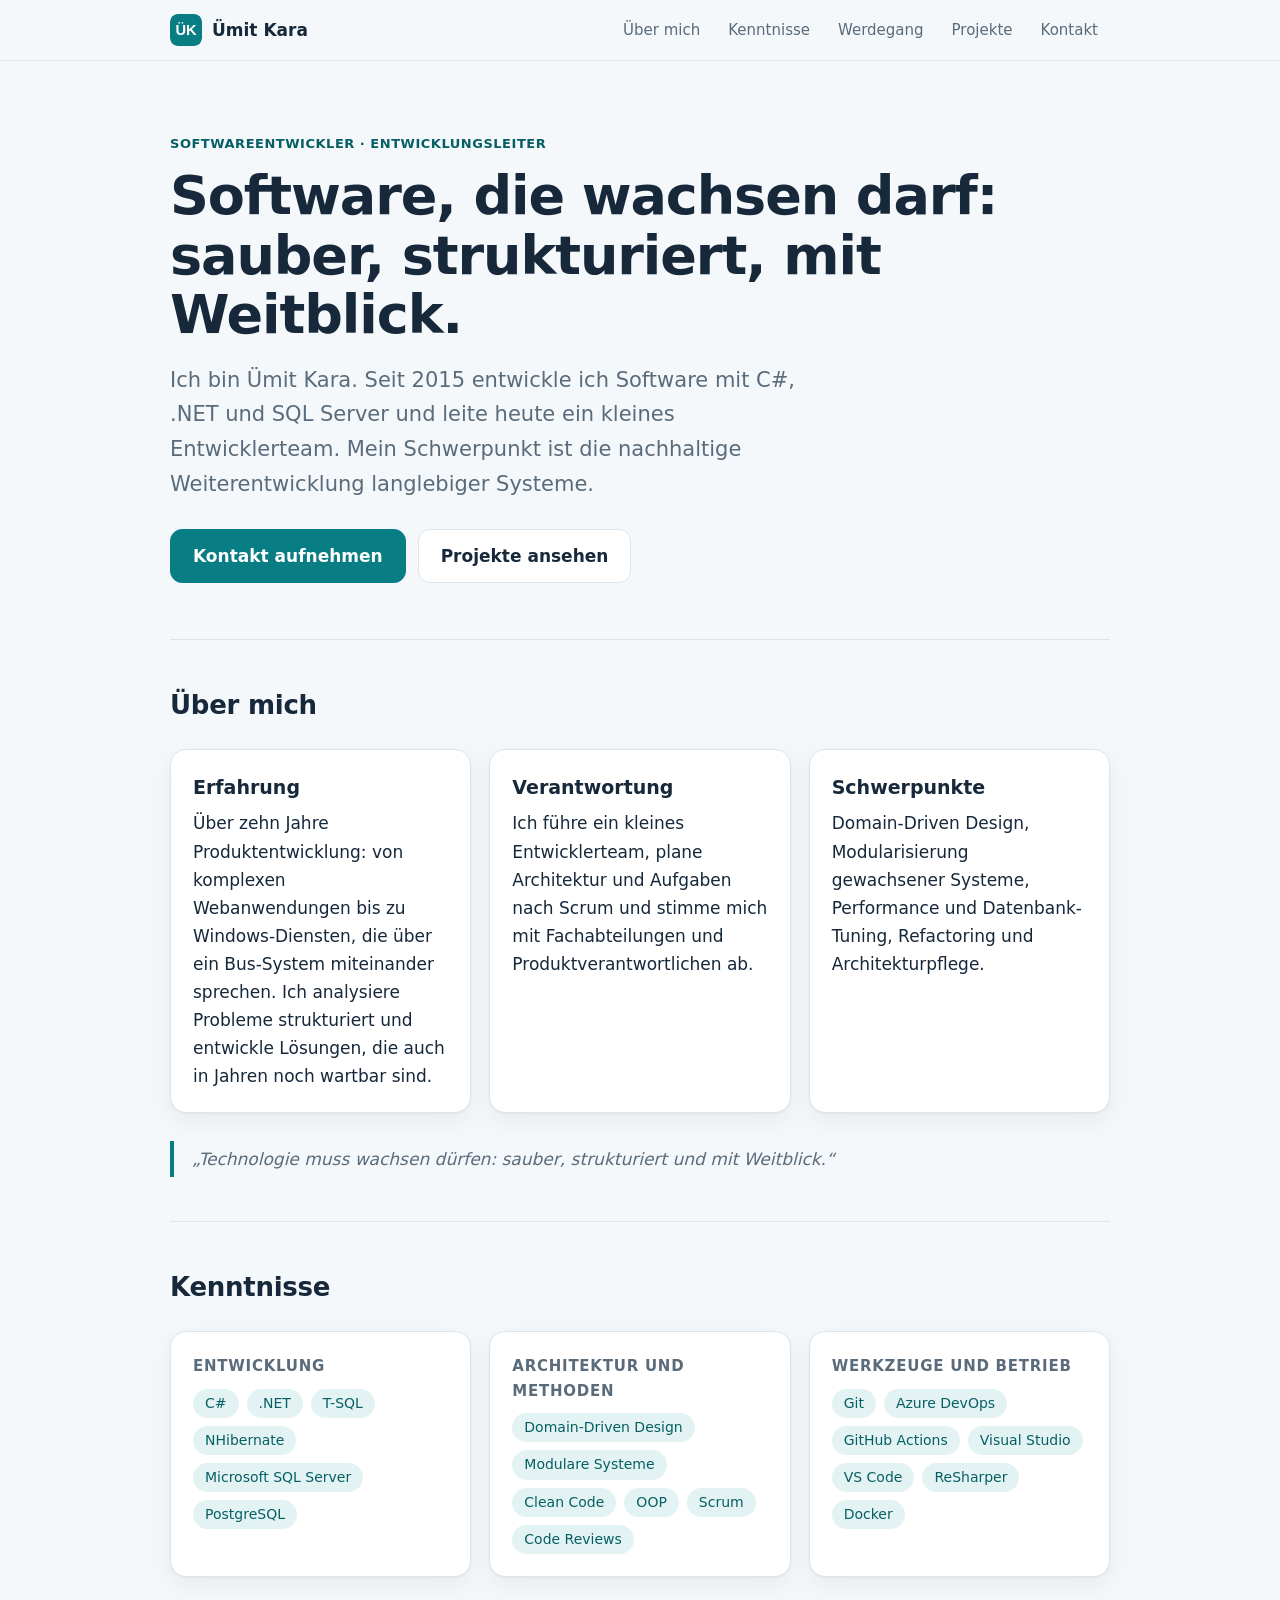
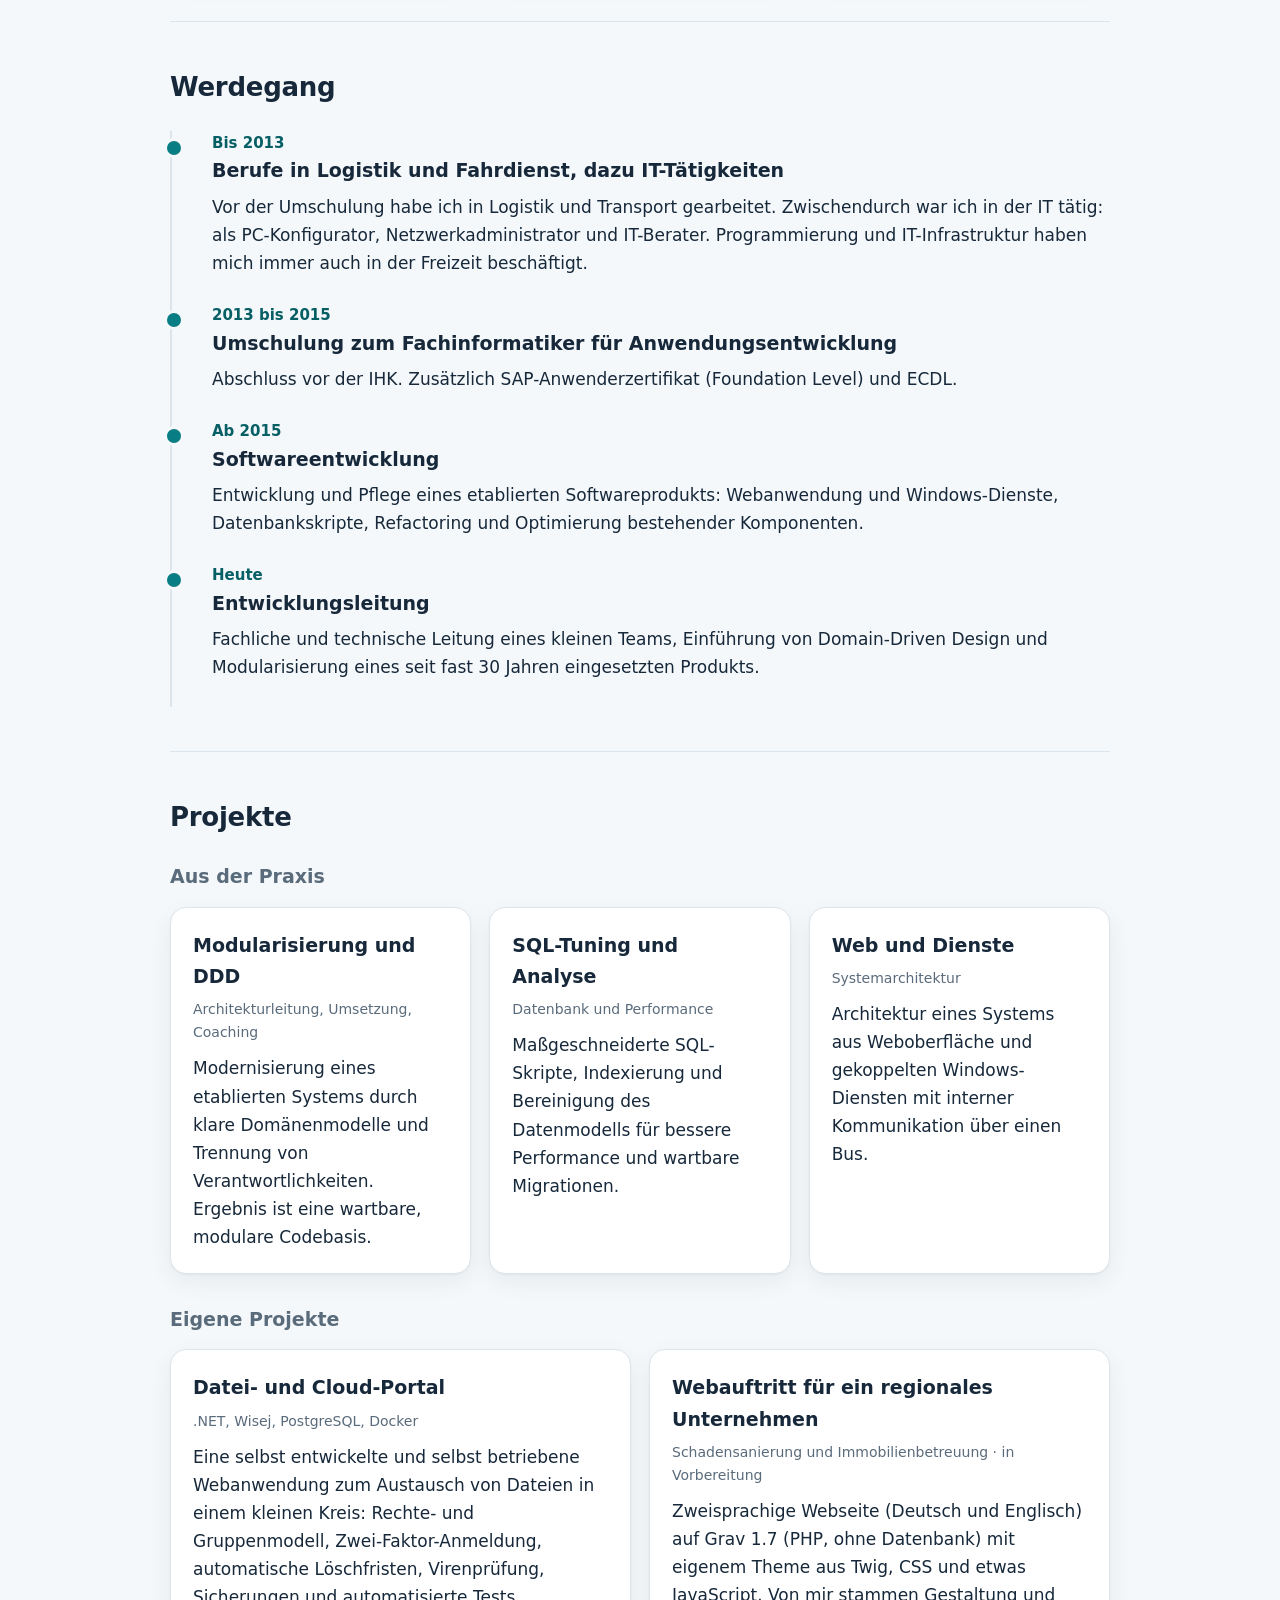
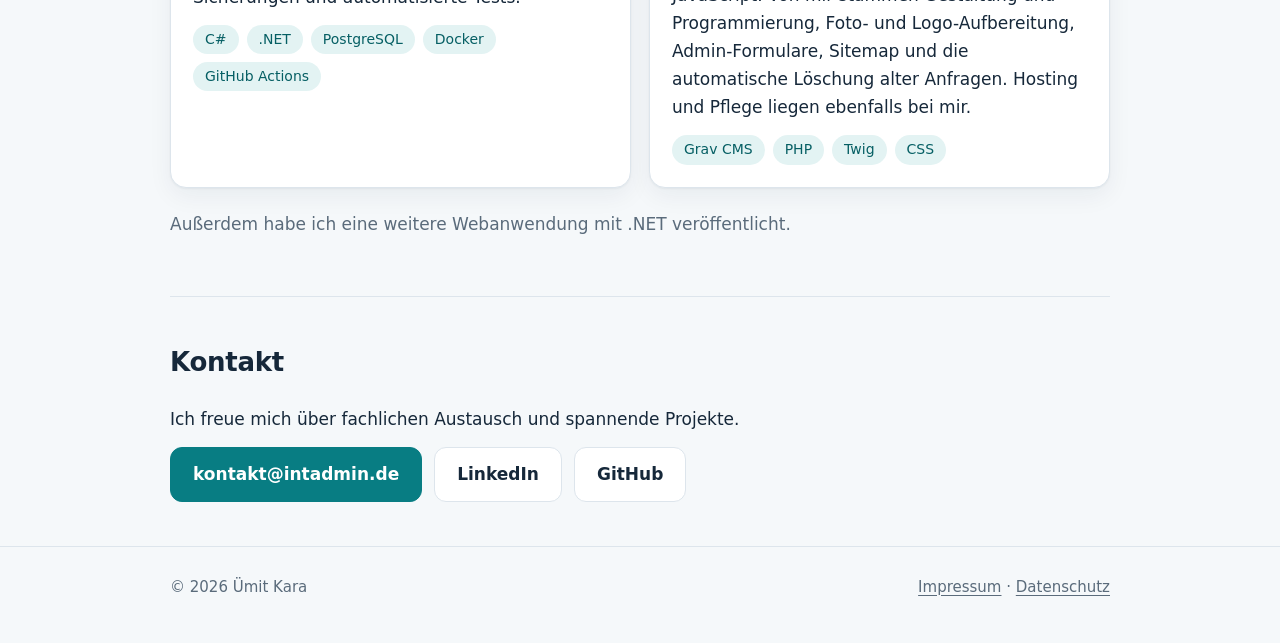
==== commit b98e6f89: "Generische Kontaktadresse kontakt@intadmin.de" ====
--- a/index.html
+++ b/index.html
@@ -143,7 +143,7 @@
         <h2>Kontakt</h2>
         <p>Ich freue mich über fachlichen Austausch und spannende Projekte.</p>
         <div class="actions">
-          <a class="button primary" href="mailto:kara@intadmin.de">kara@intadmin.de</a>
+          <a class="button primary" href="mailto:kontakt@intadmin.de">kontakt@intadmin.de</a>
           <a class="button" href="https://www.linkedin.com/in/%C3%BCmit-kara-594022368/" rel="noopener" target="_blank">LinkedIn</a>
           <a class="button" href="https://github.com/Bujemo" rel="noopener" target="_blank">GitHub</a>
         </div>
